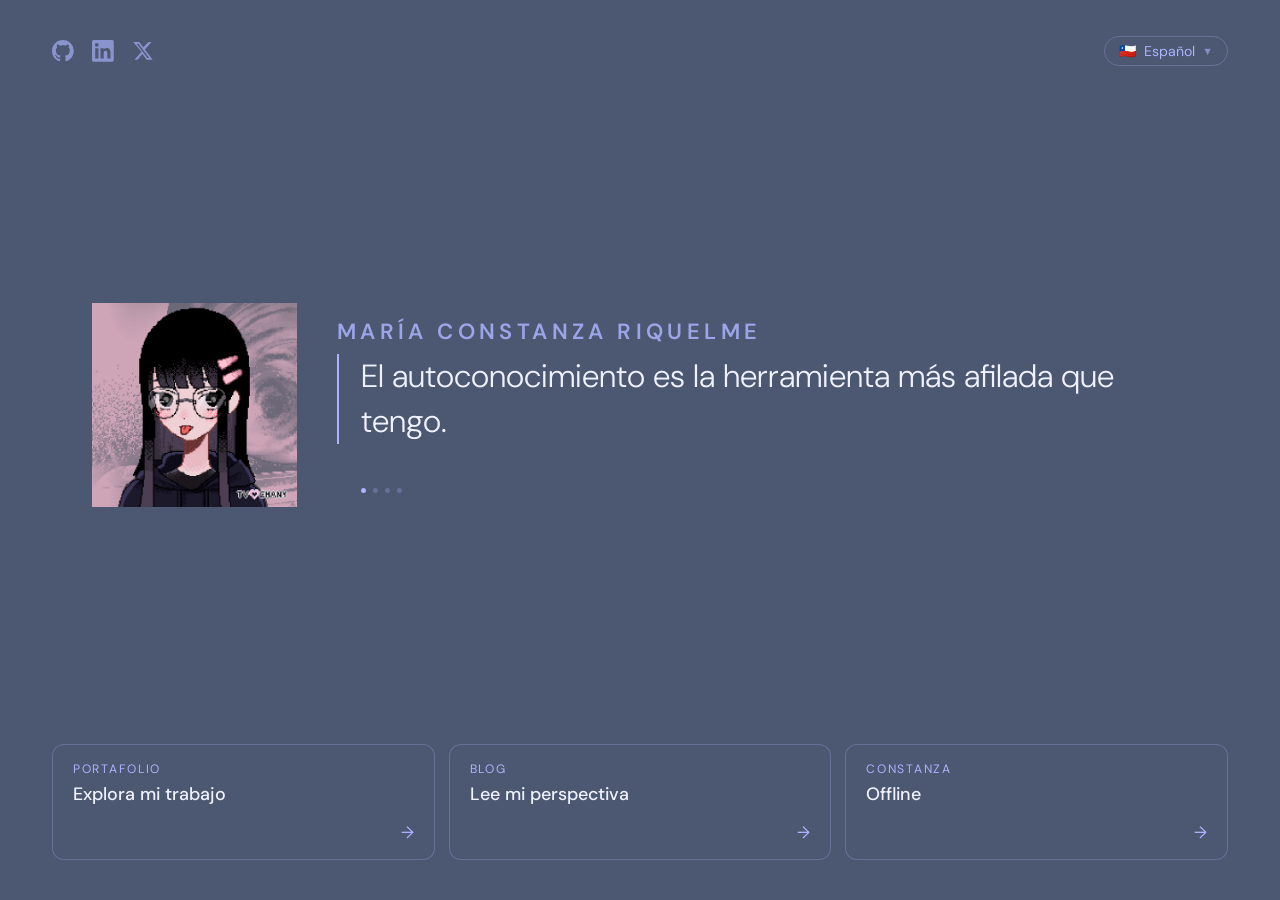
==== apps/landing/index.html @ ddb6e6b7 "feat(init): initial landing page setup and structure" ====
<!DOCTYPE html>
<html lang="es">
<head>
  <meta charset="UTF-8" />
  <meta name="viewport" content="width=device-width, initial-scale=1.0" />
  <title>María Constanza Riquelme</title>
  <link rel="preconnect" href="https://fonts.googleapis.com" />
  <link rel="preconnect" href="https://fonts.gstatic.com" crossorigin />
  <link href="https://fonts.googleapis.com/css2?family=DM+Sans:ital,wght@0,300;0,400;0,500;1,300&family=DM+Mono:wght@400;500&display=swap" rel="stylesheet" />
  <link rel="stylesheet" href="style.css" />
  <script src="script.js" defer></script>
</head>
<body>

  <!-- TOP BAR -->
  <header class="top-bar">
    <nav class="social-icons">
      <a href="https://github.com/raiksha" target="_blank" rel="noopener" aria-label="GitHub">
        <svg viewBox="0 0 24 24" xmlns="http://www.w3.org/2000/svg">
          <path d="M12 0C5.37 0 0 5.37 0 12c0 5.3 3.44 9.8 8.2 11.38.6.1.82-.26.82-.58v-2.03c-3.34.72-4.04-1.61-4.04-1.61-.54-1.38-1.33-1.75-1.33-1.75-1.08-.74.08-.73.08-.73 1.2.09 1.83 1.23 1.83 1.23 1.07 1.83 2.8 1.3 3.48 1 .1-.78.42-1.3.76-1.6-2.67-.3-5.47-1.33-5.47-5.93 0-1.31.47-2.38 1.24-3.22-.14-.3-.54-1.52.1-3.18 0 0 1.01-.32 3.3 1.23a11.5 11.5 0 0 1 3-.4c1.02 0 2.04.13 3 .4 2.28-1.55 3.29-1.23 3.29-1.23.64 1.66.24 2.88.12 3.18.77.84 1.23 1.91 1.23 3.22 0 4.61-2.81 5.63-5.48 5.92.43.37.81 1.1.81 2.22v3.29c0 .32.22.7.83.58C20.56 21.8 24 17.3 24 12c0-6.63-5.37-12-12-12z"/>
        </svg>
      </a>
      <a href="https://www.linkedin.com/in/mariariquelme-dev/" target="_blank" rel="noopener" aria-label="LinkedIn">
        <svg viewBox="0 0 24 24" xmlns="http://www.w3.org/2000/svg">
          <path d="M20.447 20.452h-3.554v-5.569c0-1.328-.027-3.037-1.852-3.037-1.853 0-2.136 1.445-2.136 2.939v5.667H9.351V9h3.414v1.561h.046c.477-.9 1.637-1.85 3.37-1.85 3.601 0 4.267 2.37 4.267 5.455v6.286zM5.337 7.433a2.062 2.062 0 0 1-2.063-2.065 2.064 2.064 0 1 1 2.063 2.065zm1.782 13.019H3.555V9h3.564v11.452zM22.225 0H1.771C.792 0 0 .774 0 1.729v20.542C0 23.227.792 24 1.771 24h20.451C23.2 24 24 23.227 24 22.271V1.729C24 .774 23.2 0 22.222 0h.003z"/>
        </svg>
      </a>
      <a href="https://x.com/raiksha_dev" target="_blank" rel="noopener" aria-label="Twitter / X">
        <svg viewBox="0 0 24 24" xmlns="http://www.w3.org/2000/svg">
          <path d="M18.244 2.25h3.308l-7.227 8.26 8.502 11.24H16.17l-4.714-6.231-5.401 6.231H2.744l7.737-8.835L1.254 2.25H8.08l4.261 5.636 5.903-5.636zm-1.161 17.52h1.833L7.084 4.126H5.117z"/>
        </svg>
      </a>
    </nav>

    <div class="lang-wrapper">
      <button class="lang-btn" id="lang-btn" aria-label="Cambiar idioma">
        <span id="lang-flag">🇨🇱</span>
        <span id="lang-label-btn">Español</span>
        <span class="chevron">▼</span>
      </button>
      <div class="lang-dropdown" id="lang-dropdown" role="listbox">
        <div class="lang-option selected" role="option" data-lang="es">🇨🇱 Español</div>
        <div class="lang-option" role="option" data-lang="en">🇬🇧 English</div>
      </div>
    </div>
  </header>

  <!-- CENTER: picture + nombre / frases -->
  <main class="center-content">
    <div class="main-picture">
      <img src="foto-de-perfil.png" alt="Foto de María Constanza Riquelme" />
    </div>
    <div class="text-group">
      <p class="name">María Constanza Riquelme</p>
      <div class="quote-area">
        <div class="quote-inner">
          <p class="quote visible" id="quote-text">El autoconocimiento es la herramienta más afilada que tengo.</p>
          <p class="quote-attr visible" id="quote-attr"></p>
          <div class="dots" id="dots">
            <span class="dot active" data-index="0"></span>
            <span class="dot" data-index="1"></span>
            <span class="dot" data-index="2"></span>
            <span class="dot" data-index="3"></span>
          </div>
        </div>
      </div>
    </div>
  </main>

  <!-- CARDS -->
  <footer class="links-row">

    <!-- Portafolio -->
    <a class="link-card card-portfolio" href="https://portfolio.mariariquelme.dev">
      <div class="terminal-bg">
        <div class="term-lines" id="term-lines"></div>
      </div>
      <div class="title-shield"></div>
      <div class="link-card-content">
        <span class="link-label" id="label-portfolio">Portafolio</span>
        <span class="link-title" id="title-portfolio">Explora mi trabajo</span>
        <span class="link-arrow">→</span>
      </div>
    </a>

    <!-- Blog -->
    <a class="link-card card-blog" href="https://blog.mariariquelme.dev">
      <div class="doc-bg">
        <div class="doc-lines" id="doc-lines"></div>
      </div>
      <div class="link-card-content">
        <span class="link-label">Blog</span>
        <span class="link-title" id="title-blog">Lee mi perspectiva</span>
        <span class="link-arrow">→</span>
      </div>
    </a>

    <!-- Constanza -->
    <a class="link-card card-constanza" href="https://constanza.mariariquelme.dev">
      <svg class="vine-svg" id="vine-svg" viewBox="0 0 200 116" preserveAspectRatio="none">
        <rect class="vine-border" x="1" y="1" width="198" height="114" rx="11"/>
        <ellipse class="leaf" cx="36"  cy="2"   rx="5" ry="3"   transform="rotate(-30 36 2)"/>
        <ellipse class="leaf" cx="80"  cy="1.5" rx="4" ry="2.5" transform="rotate(15 80 1.5)"/>
        <ellipse class="leaf" cx="140" cy="2"   rx="4" ry="2.5" transform="rotate(-20 140 2)"/>
        <ellipse class="leaf" cx="176" cy="20"  rx="4" ry="2.5" transform="rotate(60 176 20)"/>
        <ellipse class="leaf" cx="197" cy="55"  rx="4" ry="2.5" transform="rotate(80 197 55)"/>
      </svg>
      <div class="link-card-content">
        <span class="link-label">Constanza</span>
        <span class="link-title" id="title-constanza">Offline</span>
        <span class="link-arrow">→</span>
      </div>
    </a>

  </footer>


</body>
</html>
---- apps/landing/style.css ----
*, *::before, *::after {
  box-sizing: border-box;
  margin: 0;
  padding: 0;
}

:root {
  --bg: #4c5772;
  --accent: #abb4fc;
  --text: #f0f2ff;
  --green: #6dbf7e;
  --green-term: #4afa8a;
  --border: rgba(171, 180, 252, 0.28);
  --border-hover: rgba(171, 180, 252, 0.75);
}

html, body {
  height: 100%;
  overflow: hidden;
}

body {
  background: var(--bg);
  color: var(--text);
  font-family: 'DM Sans', sans-serif;
  display: flex;
  flex-direction: column;
  min-height: 100vh;
  padding: 36px 52px 40px;
}

/* ── TOP BAR ── */
.top-bar {
  display: flex;
  justify-content: space-between;
  align-items: center;
  flex-shrink: 0;
}

.social-icons {
  display: flex;
  gap: 18px;
  align-items: center;
}

.social-icons a {
  display: flex;
  align-items: center;
  opacity: 0.65;
  transition: opacity 0.2s;
}

.social-icons a:hover { opacity: 1; }

.social-icons svg {
  width: clamp(20px, 1.7vw, 28px);
  height: clamp(20px, 1.7vw, 28px);
  fill: var(--accent);
}

/* ── LANGUAGE SELECTOR ── */
.lang-wrapper {
  position: relative;
}

.lang-btn {
  font-family: 'DM Sans', sans-serif;
  font-size: clamp(13px, 1.1vw, 16px);
  color: var(--accent);
  border: 1px solid var(--border);
  border-radius: 20px;
  padding: 5px 14px;
  background: transparent;
  cursor: pointer;
  display: flex;
  align-items: center;
  gap: 7px;
  transition: border-color 0.2s;
}

.lang-btn:hover { border-color: var(--border-hover); }

.lang-btn .chevron {
  font-size: clamp(10px, 0.85vw, 14px);
  opacity: 0.6;
  transition: transform 0.2s;
}

.lang-btn.open .chevron { transform: rotate(180deg); }

.lang-dropdown {
  display: none;
  position: absolute;
  top: calc(100% + 8px);
  right: 0;
  background: #3b4560;
  border: 1px solid var(--border);
  border-radius: 12px;
  overflow: hidden;
  min-width: 148px;
  z-index: 100;
  box-shadow: 0 8px 24px rgba(0,0,0,0.25);
}

.lang-dropdown.open { display: block; }

.lang-option {
  padding: 10px 16px;
  font-size: clamp(13px, 1.1vw, 16px);
  color: var(--text);
  cursor: pointer;
  display: flex;
  align-items: center;
  gap: 9px;
  transition: background 0.15s;
}

.lang-option:hover { background: rgba(171, 180, 252, 0.12); }
.lang-option.selected { color: var(--accent); }

/* ── CENTER CONTENT ── */
.center-content {
  flex: 1;
  display: grid;
  grid-template-columns: 16vw minmax(0, 1fr); 
  align-items: center; 
  justify-content: center;

  gap: 40px; /* El espacio entre foto y texto */
  padding: 40px; 
  width: 100%;       /* Ocupa todo el ancho disponible */
  max-width: 1200px; 
  margin: 0 auto;    /* Centra el contenedor en la pantalla */
}

.main-picture img {
  width: 100%;
  height: auto;
  display: block;
}

.text-group {
  display: flex;
  flex-direction: column;
  justify-content: center;
  max-width: 900px;
}


.name {
  font-size: clamp(12px, 2.5vw, 22px);
  font-weight: 600;
  color: var(--accent);
  letter-spacing: 0.2em;
  text-transform: uppercase;
  opacity: 0.85;
  text-align: left;
  margin-bottom: 8px;
}

/* ── QUOTES ── */
.quote-area {
  min-height: 100px;
  display: flex;
  align-items: flex-start;
}

.quote-inner { width: 100%; }

.quote {
  font-size: clamp(24px, 2.5vw, 35px);
  font-weight: 300;
  color: var(--text);
  line-height: 1.4;
  max-width: cqw(80%);
  border-left: 2px solid var(--accent);
  padding-left: 22px;
  opacity: 0;
  transform: translateY(10px);
  transition: opacity 0.55s ease, transform 0.55s ease;
}

.quote.visible {
  opacity: 1;
  transform: translateY(0);
}

.quote-attr {
  font-size: clamp(12px, 1.8vw, 18px);
  font-style: italic;
  color: var(--accent);
  margin-top: 10px;
  padding-left: 24px;
  letter-spacing: 0.04em;
  opacity: 0;
  transition: opacity 0.55s ease 0.2s;
  min-height: 18px;
}

.quote-attr.visible { opacity: 0.65; }

.dots {
  display: flex;
  gap: 7px;
  padding-left: 24px;
  margin-top: 16px;
}

.dot {
  width: 5px;
  height: 5px;
  border-radius: 50%;
  background: rgba(171, 180, 252, 0.28);
  transition: background 0.3s;
  cursor: pointer;
}

.dot.active { background: var(--accent); }

/* ── CARDS ── */
.links-row {
  display: grid;
  grid-template-columns: repeat(3, 1fr);
  gap: 14px;
  flex-shrink: 0;
}

.link-card {
  border: 1px solid var(--border);
  border-radius: 12px;
  cursor: pointer;
  text-decoration: none;
  display: flex;
  flex-direction: column;
  position: relative;
  overflow: hidden;
  transition: border-color 0.3s;
  min-height: 116px;
}

.link-card-content {
  position: relative;
  z-index: 4;
  display: flex;
  flex-direction: column;
  padding: 16px 20px;
  height: 100%;
  box-sizing: border-box;
}

.link-label {
  font-size: clamp(11px, 0.95vw, 16px);
  color: var(--accent);
  letter-spacing: 0.14em;
  text-transform: uppercase;
  margin-bottom: 5px;
  transition: color 0.3s;
}

.link-title {
  font-size: clamp(16px, 1.4vw, 20px);
  color: var(--text);
  font-weight: 500;
  flex: 1;
  transition: color 0.3s;
}

.link-arrow {
  font-size: clamp(15px, 1.3vw, 22px);
  color: var(--accent);
  margin-top: 12px;
  text-align: right;
  display: block;
  transition: color 0.3s, transform 0.2s;
}

.link-card:hover .link-arrow { transform: translateX(3px); }

/* ── PORTFOLIO CARD ── */
.card-portfolio { background: var(--bg); }
.card-portfolio:hover { border-color: var(--green-term); }

.terminal-bg {
  position: absolute;
  inset: 0;
  background: #0d1117;
  opacity: 0;
  transition: opacity 0.4s ease;
  overflow: hidden;
  border-radius: 12px;
  padding: 10px 14px;
  box-sizing: border-box;
  display: flex;
  flex-direction: column;
  justify-content: flex-end;
  z-index: 1;
}

.card-portfolio:hover .terminal-bg { opacity: 1; }

.term-lines {
  font-family: 'DM Mono', monospace;
  font-size: clamp(10px, 0.85vw, 14px);
  color: var(--green-term);
  line-height: 1.7;
}

.title-shield {
  position: absolute;
  top: 0;
  left: 0;
  right: 0;
  height: 72px;
  z-index: 2;
  pointer-events: none;
  opacity: 0;
  transition: opacity 0.4s ease;
  background: linear-gradient(to bottom, #0d1117 58%, transparent);
}

.card-portfolio:hover .title-shield { opacity: 1; }
.card-portfolio:hover .link-label { color: var(--green-term); }
.card-portfolio:hover .link-title { color: var(--green-term); }
.card-portfolio:hover .link-arrow { color: var(--green-term); }

/* ── BLOG CARD ── */
.card-blog { background: var(--bg); }
.card-blog:hover { border-color: var(--accent); }

.doc-bg {
  position: absolute;
  inset: 0;
  background: #f5f5f0;
  opacity: 0;
  transition: opacity 0.4s ease;
  overflow: hidden;
  border-radius: 12px;
  padding: 52px 16px 12px;
  box-sizing: border-box;
  z-index: 1;
}

.card-blog:hover .doc-bg { opacity: 1; }
.card-blog:hover .link-label { color: #4c5772; }
.card-blog:hover .link-title { color: #4c5772; }
.card-blog:hover .link-arrow { color: #4c5772; }

.doc-lines { display: flex; flex-direction: column; gap: 6px; }

.doc-line {
  height: 6px;
  background: #c8c8c8;
  border-radius: 3px;
  flex-shrink: 0;
}

/* ── CONSTANZA CARD ── */
.card-constanza { background: var(--bg); }
.card-constanza:hover { border-color: transparent; }

.vine-svg {
  position: absolute;
  inset: -1px;
  width: calc(100% + 2px);
  height: calc(100% + 2px);
  pointer-events: none;
  opacity: 0;
  transition: opacity 0.3s ease;
  overflow: visible;
  z-index: 3;
}

.card-constanza:hover .vine-svg { opacity: 1; }

.vine-border {
  fill: none;
  stroke: var(--green);
  stroke-width: 1.5;
  stroke-dasharray: 900;
  stroke-dashoffset: 900;
}

.card-constanza:hover .vine-border {
  animation: draw-vine 1.4s ease forwards;
}

@keyframes draw-vine { to { stroke-dashoffset: 0; } }

.leaf {
  fill: var(--green);
  opacity: 0;
  transform-origin: center;
}

.card-constanza:hover .leaf { animation: bloom 0.4s ease forwards; }
.card-constanza:hover .leaf:nth-child(2) { animation-delay: 0.35s; }
.card-constanza:hover .leaf:nth-child(3) { animation-delay: 0.6s; }
.card-constanza:hover .leaf:nth-child(4) { animation-delay: 0.8s; }
.card-constanza:hover .leaf:nth-child(5) { animation-delay: 1.0s; }

@keyframes bloom {
  0%   { opacity: 0; transform: scale(0); }
  60%  { opacity: 1; transform: scale(1.2); }
  100% { opacity: 0.85; transform: scale(1); }
}

.card-constanza:hover .link-title { color: #a8e6b0; }
.card-constanza:hover .link-arrow { color: var(--green); }

/* ── RESPONSIVE ── */
@media (max-width: 640px) {
  body {
    padding: 24px 24px 28px;
    overflow: auto;
  }

  html, body { height: auto; }

  .links-row {
    grid-template-columns: 1fr;
  }

  .quote { font-size: clamp(19px, 5vw, 24px); }
}
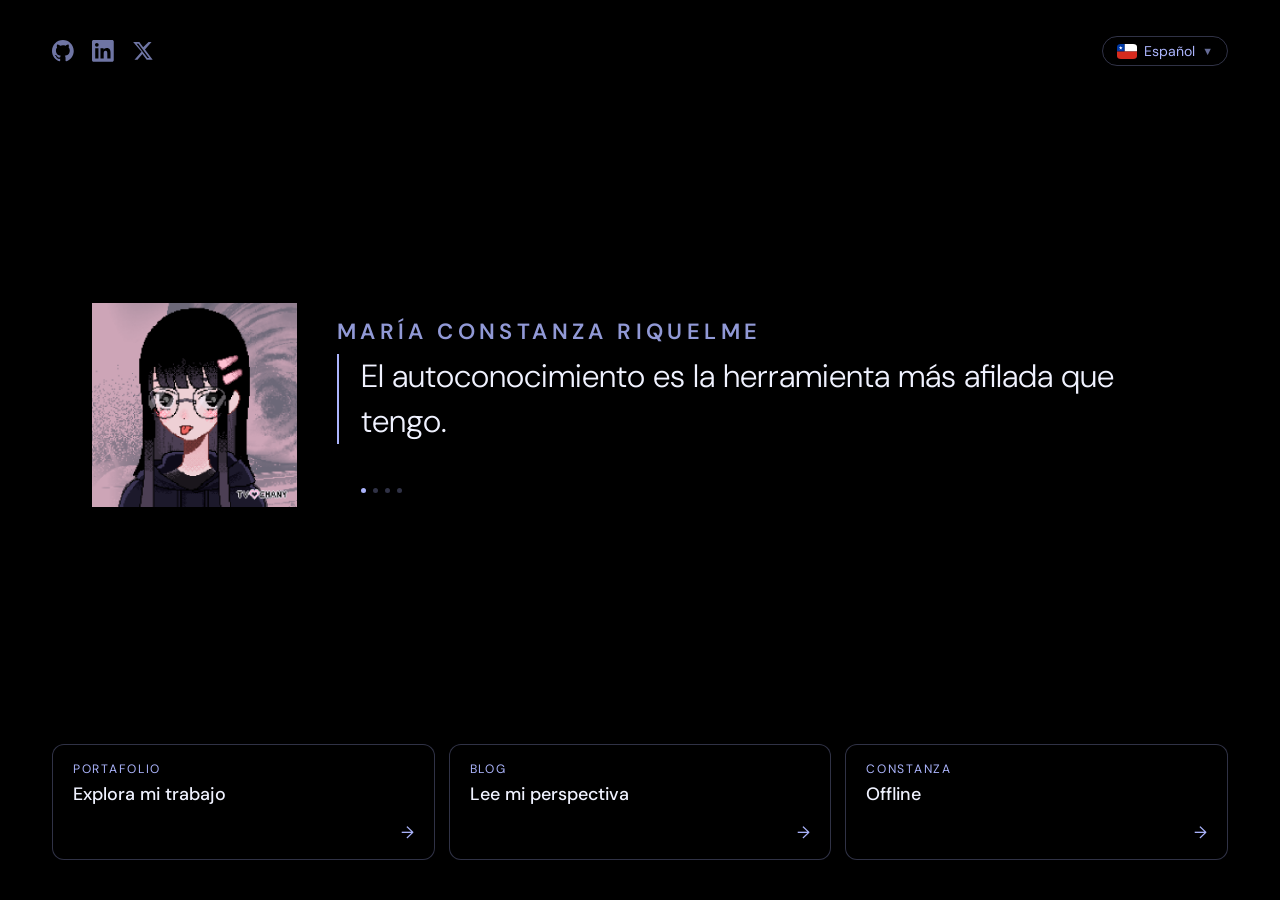
==== commit aa08f939: "refactor(landing): replace Unicode flag with SVG icon" ====
--- a/apps/landing/index.html
+++ b/apps/landing/index.html
@@ -34,13 +34,19 @@
 
     <div class="lang-wrapper">
       <button class="lang-btn" id="lang-btn" aria-label="Cambiar idioma">
-        <span id="lang-flag">🇨🇱</span>
+        <img class="flag-icon" src="\shared\cl.svg" alt="Bandera de Chile" />
         <span id="lang-label-btn">Español</span>
         <span class="chevron">▼</span>
       </button>
       <div class="lang-dropdown" id="lang-dropdown" role="listbox">
-        <div class="lang-option selected" role="option" data-lang="es">🇨🇱 Español</div>
-        <div class="lang-option" role="option" data-lang="en">🇬🇧 English</div>
+        <div class="lang-option selected" role="option" data-lang="es">
+          <img class="flag-icon" src="\shared\cl.svg" alt="Bandera de Chile" />
+          Español
+        </div>
+        <div class="lang-option" role="option" data-lang="en">
+          <img class="flag-icon" src="\shared\gb.svg" alt="Bandera de UK" />
+          English
+        </div>
       </div>
     </div>
   </header>
--- a/apps/landing/style.css
+++ b/apps/landing/style.css
@@ -5,7 +5,7 @@
 }
 
 :root {
-  --bg: #4c5772;
+  --bg: #000000;
   --accent: #abb4fc;
   --text: #f0f2ff;
   --green: #6dbf7e;
@@ -87,6 +87,12 @@
 }
 
 .lang-btn.open .chevron { transform: rotate(180deg); }
+
+.flag-icon {
+  border-radius: 20%;
+  width: clamp(20px, 1.1vw, 24px);
+  height: auto;
+}
 
 .lang-dropdown {
   display: none;
